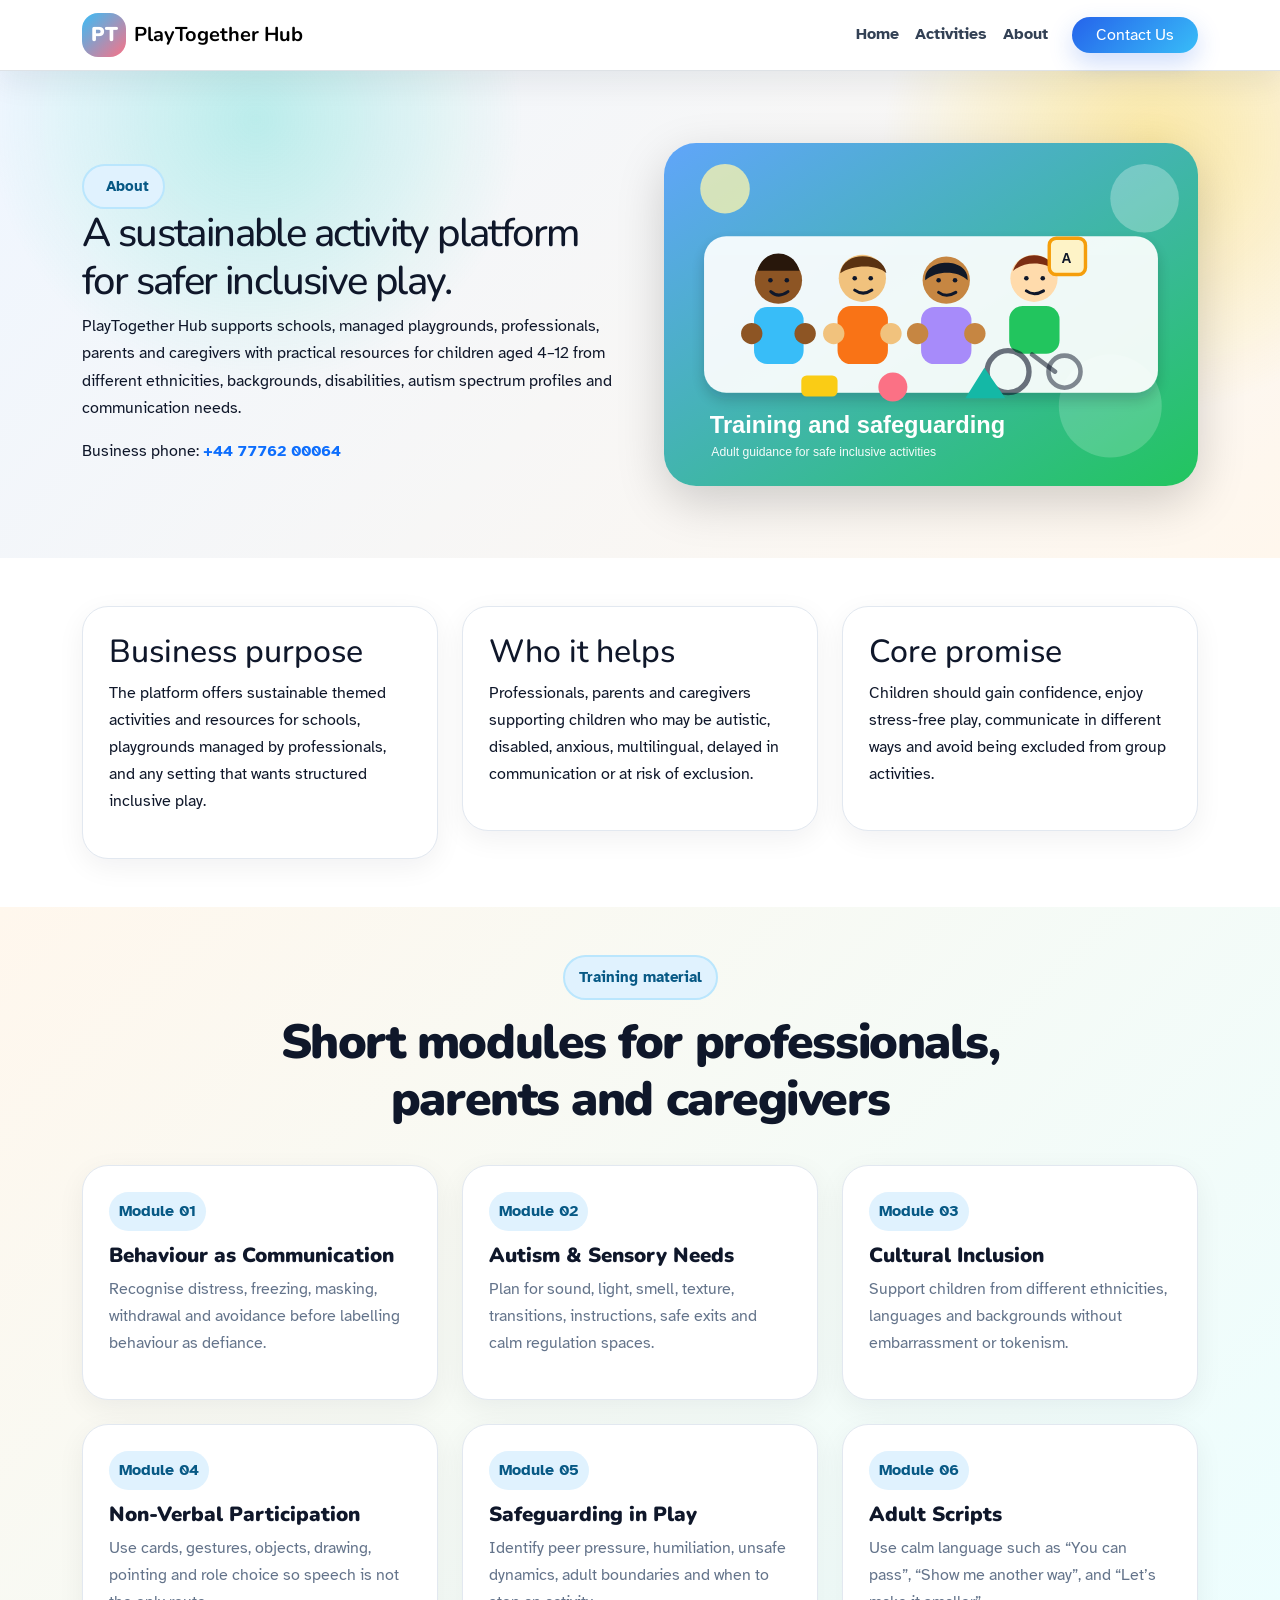
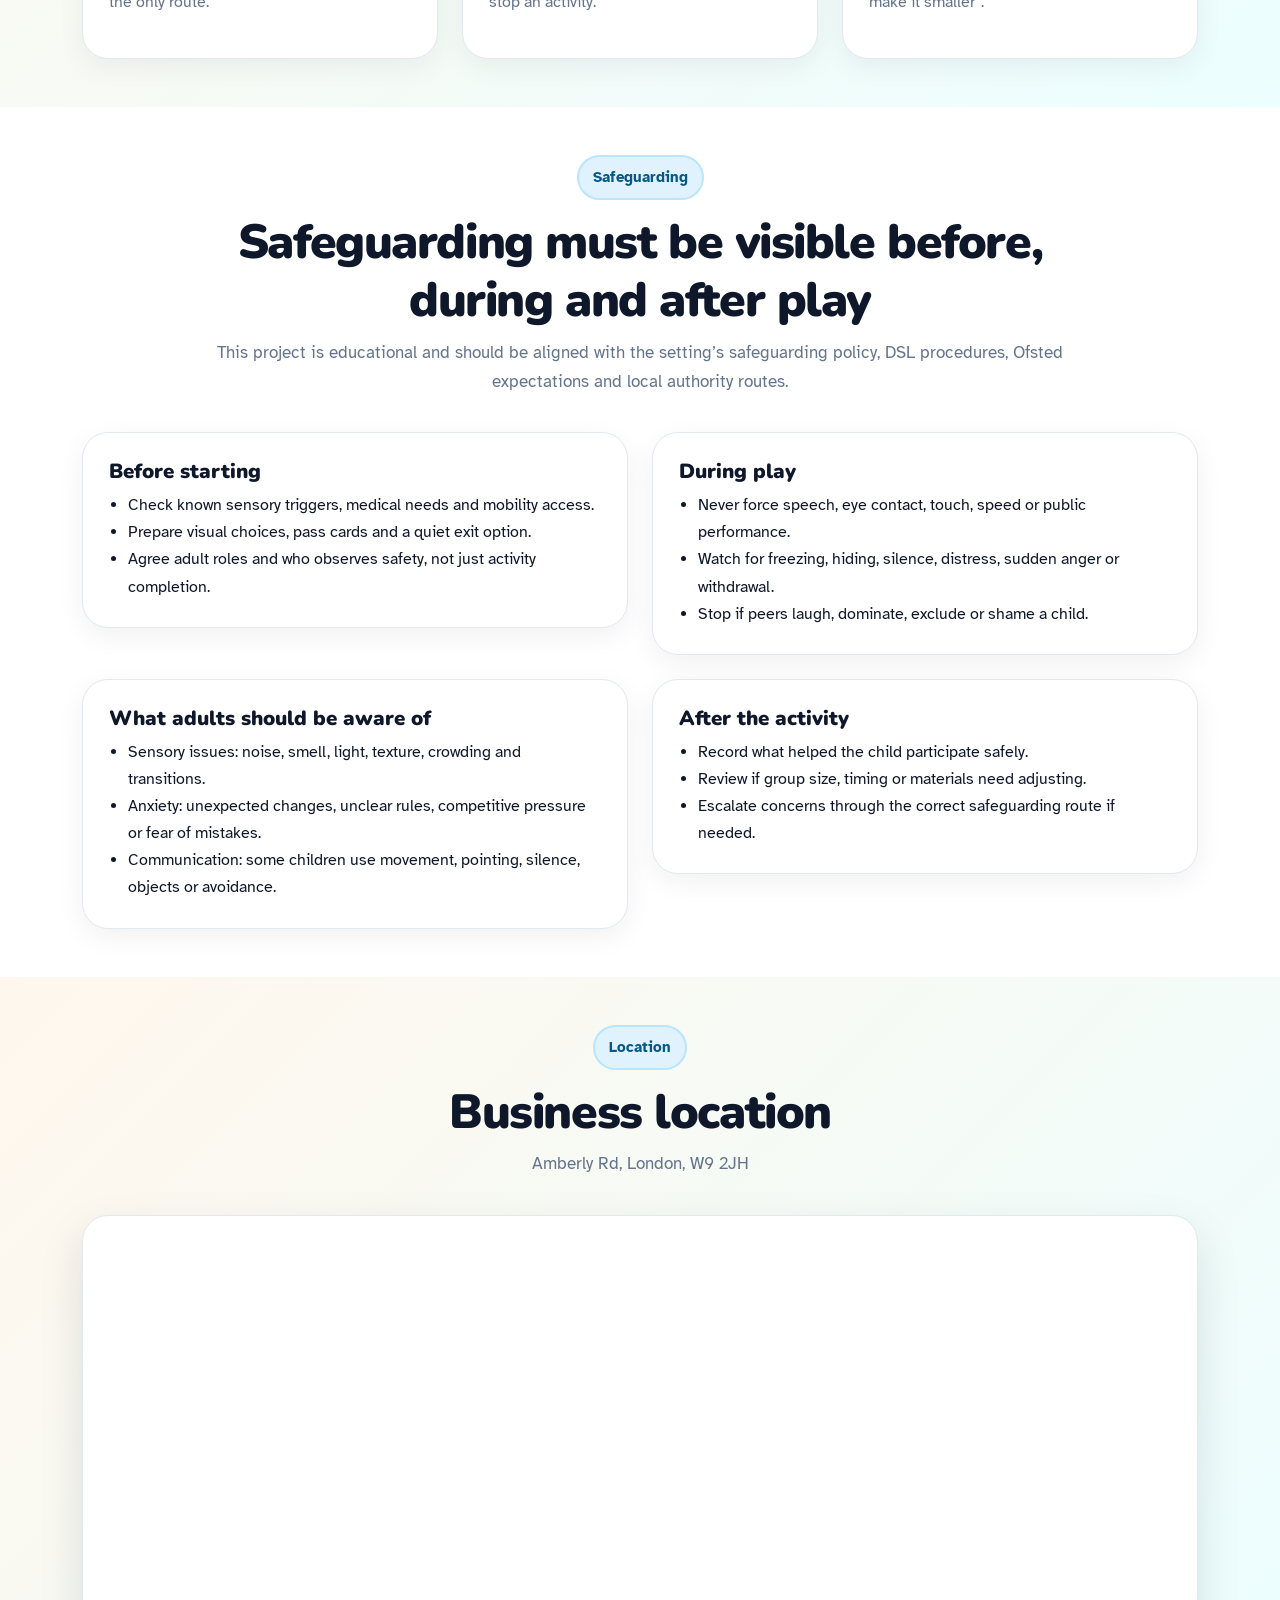
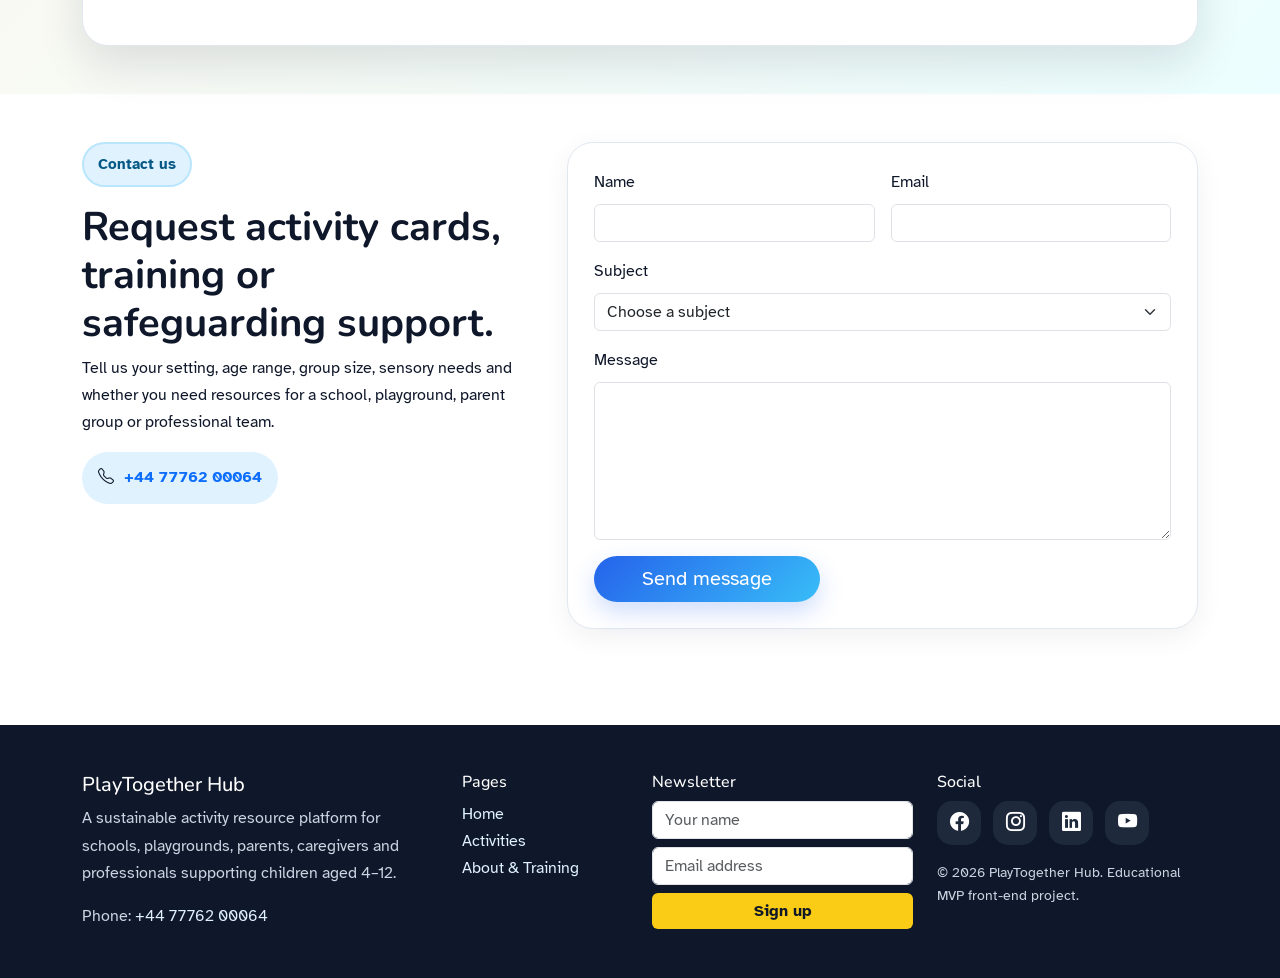
==== about-training.html @ 72929b29 "Update PlayTogether Hub pages and navigation" ====
<!DOCTYPE html>
<html lang="en">
<head>
  <!-- HTML meta: UTF-8 supports normal English text and symbols correctly. -->
  <meta charset="UTF-8">

  <!-- HTML meta: viewport makes the website responsive on mobile, tablet and desktop. -->
  <meta name="viewport" content="width=device-width, initial-scale=1.0">

  <!-- SEO title: appears in the browser tab and search results. -->
  <title>About | PlayTogether Hub</title>

  <!-- SEO description: explains the page purpose to search engines and users. -->
  <meta name="description" content="About PlayTogether Hub, training resources, safeguarding guidance and contact details.">

  <!-- Favicon: local SVG icon stored in assets/icons so the browser tab has a brand icon. -->
  <link rel="icon" type="image/svg+xml" href="assets/icons/favicon.svg">

  <!-- Google Fonts: Nunito gives a friendly child-focused feel; Atkinson Hyperlegible improves readability/accessibility. -->
  <link rel="preconnect" href="https://fonts.googleapis.com">
  <link rel="preconnect" href="https://fonts.gstatic.com" crossorigin>
  <link href="https://fonts.googleapis.com/css2?family=Atkinson+Hyperlegible:wght@400;700&family=Nunito:wght@500;700;800;900&display=swap" rel="stylesheet">

  <!-- Bootstrap CSS v5.3.3: gives responsive grid, navbar, cards, buttons, forms and modal styling. -->
  <link href="https://cdn.jsdelivr.net/npm/bootstrap@5.3.3/dist/css/bootstrap.min.css" rel="stylesheet">

  <!-- Bootstrap Icons: used for social icons, service icons and small visual labels. -->
  <link href="https://cdn.jsdelivr.net/npm/bootstrap-icons@1.11.3/font/bootstrap-icons.css" rel="stylesheet">

  <!-- Custom CSS: local styling that changes colours, fonts, card hover, hero design and accessibility. -->
  <link rel="stylesheet" href="css/style.css">
</head>
<body>
  <!-- Accessibility link: keyboard users can skip repeated navigation and go directly to main content. -->
  <a class="skip-link" href="#main">Skip to main content</a>

  <!-- Bootstrap Navbar:
       navbar = creates navigation component.
       navbar-expand-lg = shows full menu on large screens; collapses on smaller screens.
       sticky-top = keeps navbar visible at the top while scrolling.
       bg-white and border-bottom = clean readable top bar.
  -->
  <nav class="navbar navbar-expand-lg navbar-light bg-white sticky-top border-bottom">
    <div class="container">
      <!-- Brand link: returns user to homepage. -->
      <a class="navbar-brand d-flex align-items-center gap-2 fw-bold" href="index.html" aria-label="PlayTogether Hub homepage">
        <span class="brand-mark">PT</span>
        <span>PlayTogether Hub</span>
      </a>

      <!-- Bootstrap mobile button:
           navbar-toggler = hamburger button.
           data-bs-toggle and data-bs-target connect the button to the menu below.
      -->
      <button class="navbar-toggler" type="button" data-bs-toggle="collapse" data-bs-target="#mainNavbar"
        aria-controls="mainNavbar" aria-expanded="false" aria-label="Open navigation menu">
        <span class="navbar-toggler-icon"></span>
      </button>

      <!-- Bootstrap collapsible menu:
           collapse navbar-collapse = hides/shows menu on mobile.
           id must match data-bs-target above.
      -->
      <div class="collapse navbar-collapse" id="mainNavbar">
        <ul class="navbar-nav ms-auto align-items-lg-center">
          <!-- Three page structure requested by user: Home, Activities, About + Training + Safeguarding. -->
          <li class="nav-item"><a class="nav-link" href="index.html">Home</a></li>
          <li class="nav-item"><a class="nav-link" href="activities.html">Activities</a></li>
          <li class="nav-item"><a class="nav-link" href="about-training.html">About</a></li>

          <!-- CTA button: clear action path to contact section on page 3. -->
          <li class="nav-item ms-lg-3">
            <a class="btn btn-primary rounded-pill px-4" href="about-training.html#contact">Contact Us</a>
          </li>
        </ul>
      </div>
    </div>
  </nav>

  <main id="main">
    <!-- About hero: combines about, safeguarding and training in one page as requested. -->
    <section class="page-hero">
      <div class="container">
        <div class="row align-items-center g-5">
          <div class="col-lg-6">
            <span class="eyebrow"><i class="bi bi-shield-heart"></i> About</span>
            <h1>A sustainable activity platform for safer inclusive play.</h1>
            <p>
              PlayTogether Hub supports schools, managed playgrounds, professionals, parents and caregivers
              with practical resources for children aged 4–12 from different ethnicities, backgrounds,
              disabilities, autism spectrum profiles and communication needs.
            </p>
            <p class="mb-0">
              Business phone: <a href="tel:+447776200064" class="fw-bold">+44 77762 00064</a>
            </p>
          </div>
          <div class="col-lg-6">
            <img src="assets/images/training-safeguarding.svg" class="img-fluid rounded-5 shadow-lg"
              alt="Illustration of adults learning safeguarding and inclusive activity guidance">
          </div>
        </div>
      </div>
    </section>

    <!-- About business section. -->
    <section class="py-5">
      <div class="container">
        <div class="row g-4">
          <div class="col-lg-4">
            <article class="info-card">
              <h2>Business purpose</h2>
              <p>
                The platform offers sustainable themed activities and resources for schools, playgrounds
                managed by professionals, and any setting that wants structured inclusive play.
              </p>
            </article>
          </div>

          <div class="col-lg-4">
            <article class="info-card">
              <h2>Who it helps</h2>
              <p>
                Professionals, parents and caregivers supporting children who may be autistic, disabled,
                anxious, multilingual, delayed in communication or at risk of exclusion.
              </p>
            </article>
          </div>

          <div class="col-lg-4">
            <article class="info-card">
              <h2>Core promise</h2>
              <p>
                Children should gain confidence, enjoy stress-free play, communicate in different ways
                and avoid being excluded from group activities.
              </p>
            </article>
          </div>
        </div>
      </div>
    </section>

    <!-- Training section: professional material overview. -->
    <section class="py-5 bg-happy" id="training">
      <div class="container">
        <div class="section-heading">
          <span class="eyebrow">Training material</span>
          <h2>Short modules for professionals, parents and caregivers</h2>
        </div>

        <div class="row g-4">
          <div class="col-md-6 col-lg-4">
            <article class="module-card">
              <span>Module 01</span>
              <h3>Behaviour as Communication</h3>
              <p>Recognise distress, freezing, masking, withdrawal and avoidance before labelling behaviour as defiance.</p>
            </article>
          </div>

          <div class="col-md-6 col-lg-4">
            <article class="module-card">
              <span>Module 02</span>
              <h3>Autism & Sensory Needs</h3>
              <p>Plan for sound, light, smell, texture, transitions, instructions, safe exits and calm regulation spaces.</p>
            </article>
          </div>

          <div class="col-md-6 col-lg-4">
            <article class="module-card">
              <span>Module 03</span>
              <h3>Cultural Inclusion</h3>
              <p>Support children from different ethnicities, languages and backgrounds without embarrassment or tokenism.</p>
            </article>
          </div>

          <div class="col-md-6 col-lg-4">
            <article class="module-card">
              <span>Module 04</span>
              <h3>Non-Verbal Participation</h3>
              <p>Use cards, gestures, objects, drawing, pointing and role choice so speech is not the only route.</p>
            </article>
          </div>

          <div class="col-md-6 col-lg-4">
            <article class="module-card">
              <span>Module 05</span>
              <h3>Safeguarding in Play</h3>
              <p>Identify peer pressure, humiliation, unsafe dynamics, adult boundaries and when to stop an activity.</p>
            </article>
          </div>

          <div class="col-md-6 col-lg-4">
            <article class="module-card">
              <span>Module 06</span>
              <h3>Adult Scripts</h3>
              <p>Use calm language such as “You can pass”, “Show me another way”, and “Let’s make it smaller”.</p>
            </article>
          </div>
        </div>
      </div>
    </section>

    <!-- Safeguarding section: key requirement from user. -->
    <section class="py-5" id="safeguarding">
      <div class="container">
        <div class="section-heading">
          <span class="eyebrow">Safeguarding</span>
          <h2>Safeguarding must be visible before, during and after play</h2>
          <p>
            This project is educational and should be aligned with the setting’s safeguarding policy,
            DSL procedures, Ofsted expectations and local authority routes.
          </p>
        </div>

        <div class="row g-4">
          <div class="col-md-6">
            <article class="safety-card">
              <h3>Before starting</h3>
              <ul>
                <li>Check known sensory triggers, medical needs and mobility access.</li>
                <li>Prepare visual choices, pass cards and a quiet exit option.</li>
                <li>Agree adult roles and who observes safety, not just activity completion.</li>
              </ul>
            </article>
          </div>

          <div class="col-md-6">
            <article class="safety-card">
              <h3>During play</h3>
              <ul>
                <li>Never force speech, eye contact, touch, speed or public performance.</li>
                <li>Watch for freezing, hiding, silence, distress, sudden anger or withdrawal.</li>
                <li>Stop if peers laugh, dominate, exclude or shame a child.</li>
              </ul>
            </article>
          </div>

          <div class="col-md-6">
            <article class="safety-card">
              <h3>What adults should be aware of</h3>
              <ul>
                <li>Sensory issues: noise, smell, light, texture, crowding and transitions.</li>
                <li>Anxiety: unexpected changes, unclear rules, competitive pressure or fear of mistakes.</li>
                <li>Communication: some children use movement, pointing, silence, objects or avoidance.</li>
              </ul>
            </article>
          </div>

          <div class="col-md-6">
            <article class="safety-card">
              <h3>After the activity</h3>
              <ul>
                <li>Record what helped the child participate safely.</li>
                <li>Review if group size, timing or materials need adjusting.</li>
                <li>Escalate concerns through the correct safeguarding route if needed.</li>
              </ul>
            </article>
          </div>
        </div>
      </div>
    </section>

    <!-- Location section with Google Map embed requested by user. -->
    <section class="py-5 bg-happy" id="location">
      <div class="container">
        <div class="section-heading">
          <span class="eyebrow">Location</span>
          <h2>Business location</h2>
          <p>Amberly Rd, London, W9 2JH</p>
        </div>

        <!-- Google Map iframe:
             Uses Google Maps embed with the requested business location.
             loading="lazy" improves performance.
        -->
        <div class="map-card">
          <iframe
            title="Google Map showing Amberly Road London W9 2JH"
            src="https://www.google.com/maps?q=Amberly%20Rd%2C%20London%2C%20W9%202JH&output=embed"
            width="100%"
            height="420"
            style="border:0;"
            allowfullscreen=""
            loading="lazy"
            referrerpolicy="no-referrer-when-downgrade">
          </iframe>
        </div>
      </div>
    </section>

    <!-- Contact form: required acceptance criteria. -->
    <section class="py-5" id="contact">
      <div class="container">
        <div class="row g-5 align-items-start">
          <div class="col-lg-5">
            <span class="eyebrow">Contact us</span>
            <h2 class="display-6 fw-bold mt-3">Request activity cards, training or safeguarding support.</h2>
            <p>
              Tell us your setting, age range, group size, sensory needs and whether you need resources
              for a school, playground, parent group or professional team.
            </p>
            <p class="contact-phone">
              <i class="bi bi-telephone"></i>
              <a href="tel:+447776200064">+44 77762 00064</a>
            </p>
          </div>

          <div class="col-lg-7">
            <!-- Bootstrap form:
                 form-control/form-select classes style inputs consistently.
                 novalidate allows our JS + Bootstrap validation styles to control messages.
            -->
            <form class="contact-card" id="contactForm" novalidate>
              <div class="row g-3">
                <div class="col-md-6">
                  <label class="form-label" for="name">Name</label>
                  <input class="form-control" id="name" name="name" type="text" required>
                  <div class="invalid-feedback">Please enter your name.</div>
                </div>

                <div class="col-md-6">
                  <label class="form-label" for="email">Email</label>
                  <input class="form-control" id="email" name="email" type="email" required>
                  <div class="invalid-feedback">Please enter a valid email.</div>
                </div>

                <div class="col-12">
                  <label class="form-label" for="subject">Subject</label>
                  <select class="form-select" id="subject" name="subject" required>
                    <option value="">Choose a subject</option>
                    <option>Activity cards</option>
                    <option>Professional training</option>
                    <option>Safeguarding toolkit</option>
                    <option>School or playground implementation</option>
                  </select>
                  <div class="invalid-feedback">Please choose a subject.</div>
                </div>

                <div class="col-12">
                  <label class="form-label" for="message">Message</label>
                  <textarea class="form-control" id="message" name="message" rows="6" required></textarea>
                  <div class="invalid-feedback">Please write a short message.</div>
                </div>

                <div class="col-12">
                  <button class="btn btn-primary btn-lg rounded-pill px-5" type="submit">Send message</button>
                </div>
              </div>

              <!-- JS removes d-none after successful validation. -->
              <div class="alert alert-success mt-4 d-none" id="contactSuccess">
                Thank you. Your message has been prepared successfully.
              </div>
            </form>
          </div>
        </div>
      </div>
    </section>
  </main>

  <!-- Footer: repeated across all three pages for trust, social links and newsletter. -->
  <footer class="site-footer mt-5">
    <div class="container py-5">
      <div class="row g-4">
        <!-- Business summary block. -->
        <div class="col-lg-4">
          <h2 class="h5 text-white">PlayTogether Hub</h2>
          <p class="footer-text">
            A sustainable activity resource platform for schools, playgrounds, parents,
            caregivers and professionals supporting children aged 4–12.
          </p>
          <p class="footer-text mb-0">
            Phone: <a href="tel:+447776200064">+44 77762 00064</a>
          </p>
        </div>

        <!-- Quick page links: only three pages as requested. -->
        <div class="col-lg-2 col-md-4">
          <h3 class="h6 text-white">Pages</h3>
          <ul class="footer-links">
            <li><a href="index.html">Home</a></li>
            <li><a href="activities.html">Activities</a></li>
            <li><a href="about-training.html">About & Training</a></li>
          </ul>
        </div>

        <!-- Newsletter form: a could-have feature from the acceptance criteria. -->
        <div class="col-lg-3 col-md-4">
          <h3 class="h6 text-white">Newsletter</h3>
          <form id="newsletterForm" class="newsletter-form">
            <!-- form-control is Bootstrap styling for readable inputs. -->
            <input class="form-control mb-2" type="text" placeholder="Your name" aria-label="Your name" required>
            <input class="form-control mb-2" type="email" placeholder="Email address" aria-label="Email address" required>
            <button class="btn btn-sunshine w-100" type="submit">Sign up</button>
            <p id="newsletterMsg" class="small mt-2 mb-0 d-none">Thank you — you are signed up.</p>
          </form>
        </div>

        <!-- Social media links: target blank opens in a new tab as required. -->
        <div class="col-lg-3 col-md-4">
          <h3 class="h6 text-white">Social</h3>
          <div class="social-icons">
            <a href="https://www.facebook.com" target="_blank" rel="noopener" aria-label="Facebook"><i class="bi bi-facebook"></i></a>
            <a href="https://www.instagram.com" target="_blank" rel="noopener" aria-label="Instagram"><i class="bi bi-instagram"></i></a>
            <a href="https://www.linkedin.com" target="_blank" rel="noopener" aria-label="LinkedIn"><i class="bi bi-linkedin"></i></a>
            <a href="https://www.youtube.com" target="_blank" rel="noopener" aria-label="YouTube"><i class="bi bi-youtube"></i></a>
          </div>
          <p class="footer-text small mt-3">© 2026 PlayTogether Hub. Educational MVP front-end project.</p>
        </div>
      </div>
    </div>
  </footer>

  <!-- Bootstrap JS Bundle:
       Required for navbar hamburger and modal popups.
       Bundle includes Popper, so no extra Popper script is needed.
  -->
  <script src="https://cdn.jsdelivr.net/npm/bootstrap@5.3.3/dist/js/bootstrap.bundle.min.js"></script>

  <!-- Custom JavaScript: renders activity cards, modals, filters and form messages. -->
  <script src="js/main.js"></script>
</body>
</html>
---- css/style.css ----
/* =========================================================
   PlayTogether Hub - style.css
   Purpose:
   This file improves Bootstrap's default design with a happier,
   child-friendly palette, readable fonts, card animation and
   accessibility styling.
   ========================================================= */

/* CSS variables: central colour and spacing system for easier maintenance. */
:root{
  --sky:#38bdf8;
  --blue:#2563eb;
  --blue-dark:#1e40af;
  --pink:#fb7185;
  --sun:#facc15;
  --orange:#fb923c;
  --green:#22c55e;
  --mint:#2dd4bf;
  --purple:#a78bfa;
  --ink:#0f172a;
  --muted:#64748b;
  --soft:#fff7ed;
  --soft-blue:#eff6ff;
  --white:#ffffff;
  --radius:26px;
  --shadow:0 18px 45px rgba(15,23,42,.12);
}

/* Global reset: border-box makes spacing easier to control. */
*{
  box-sizing:border-box;
}

/* Body typography:
   Atkinson Hyperlegible is used for paragraphs for readability.
   Background uses a soft bright tone to feel warm and child-friendly.
*/
body{
  margin:0;
  font-family:"Atkinson Hyperlegible", Arial, sans-serif;
  color:var(--ink);
  line-height:1.7;
  background:#ffffff;
}

/* Headings:
   Nunito is rounded, friendly and suitable for a child-focused website.
*/
h1,h2,h3,h4,h5,h6,.navbar-brand{
  font-family:"Nunito", Arial, sans-serif;
}

/* Image rule: prevents images overflowing their containers. */
img{
  max-width:100%;
}

/* Link rule: removes underlines but hover states are added later. */
a{
  text-decoration:none;
}

/* Accessibility skip link:
   Hidden by default but appears when focused by keyboard users.
*/
.skip-link{
  position:absolute;
  top:-48px;
  left:12px;
  z-index:9999;
  background:var(--ink);
  color:#fff;
  padding:10px 14px;
  border-radius:12px;
}
.skip-link:focus{
  top:12px;
}

/* Brand mark:
   Small colourful PT square in the navbar.
*/
.brand-mark{
  width:44px;
  height:44px;
  display:inline-grid;
  place-items:center;
  color:#fff;
  border-radius:16px;
  background:linear-gradient(135deg,var(--sky),var(--pink));
  font-weight:900;
}

/* Navbar:
   Bootstrap provides layout; this adds custom shadow and readable spacing.
*/
.navbar{
  box-shadow:0 12px 30px rgba(15,23,42,.07);
}

/* Navbar links:
   Improves readability and hover feedback.
*/
.nav-link{
  font-weight:800;
  color:#334155;
}
.nav-link:hover,
.nav-link:focus{
  color:var(--blue);
}

/* Bootstrap button override:
   Keeps btn-primary but makes it match the happy palette.
*/
.btn-primary{
  background:linear-gradient(135deg,var(--blue),var(--sky));
  border:0;
  box-shadow:0 10px 24px rgba(37,99,235,.22);
}
.btn-primary:hover{
  background:linear-gradient(135deg,var(--blue-dark),var(--blue));
}

/* Sunshine button used in footer newsletter. */
.btn-sunshine{
  background:var(--sun);
  color:#111827;
  border:0;
  font-weight:900;
}
.btn-sunshine:hover{
  background:#fde047;
}

/* Hero section:
   Soft radial gradients create a playful SaaS-style background.
*/
.hero-section{
  padding:86px 0;
  background:
    radial-gradient(circle at 10% 15%, rgba(250,204,21,.45), transparent 24%),
    radial-gradient(circle at 80% 10%, rgba(251,113,133,.28), transparent 22%),
    linear-gradient(180deg,#ffffff 0%,#eff6ff 100%);
}

/* Page hero for internal pages. */
.page-hero{
  padding:72px 0;
  background:
    radial-gradient(circle at 20% 10%, rgba(45,212,191,.28), transparent 24%),
    radial-gradient(circle at 90% 15%, rgba(250,204,21,.35), transparent 22%),
    linear-gradient(135deg,#eff6ff,#fff7ed);
}

/* Large headings: tight letter spacing gives modern SaaS look. */
.hero-section h1,
.page-hero h1{
  letter-spacing:-.04em;
}

/* Eyebrow label:
   Used above headings to quickly explain the section.
*/
.eyebrow{
  display:inline-flex;
  align-items:center;
  gap:8px;
  color:#075985;
  background:#e0f2fe;
  border:2px solid #bae6fd;
  padding:8px 14px;
  border-radius:999px;
  font-weight:900;
  font-size:.92rem;
}

/* Trust row under hero CTA buttons. */
.trust-row{
  display:flex;
  flex-wrap:wrap;
  gap:12px;
}
.trust-row span{
  display:inline-flex;
  gap:8px;
  align-items:center;
  background:#fff;
  padding:9px 13px;
  border-radius:999px;
  box-shadow:0 8px 22px rgba(15,23,42,.07);
  font-weight:800;
}

/* Happy background for alternating sections. */
.bg-happy{
  background:linear-gradient(135deg,#fff7ed,#ecfeff);
}

/* Reusable centred section title. */
.section-heading{
  max-width:850px;
  margin:0 auto 36px;
  text-align:center;
}
.section-heading h2{
  margin-top:14px;
  font-weight:900;
  font-size:clamp(2rem,4vw,3rem);
  letter-spacing:-.03em;
}
.section-heading p{
  color:var(--muted);
  font-size:1.08rem;
}

/* Shared card styling:
   Used by facts, features, modules, safety and contact cards.
*/
.fact-card,
.feature-card,
.testimonial-card,
.service-card,
.module-card,
.safety-card,
.info-card,
.contact-card,
.filter-panel{
  background:#fff;
  border:1px solid #e2e8f0;
  border-radius:var(--radius);
  padding:26px;
  box-shadow:0 8px 28px rgba(15,23,42,.06);
}

/* Fact numbers on homepage. */
.fact-card strong{
  display:block;
  font-family:"Nunito", Arial, sans-serif;
  font-size:2rem;
  color:var(--blue);
}
.fact-card span{
  font-weight:800;
  color:#475569;
}

/* Feature and module icons/cards. */
.feature-card,
.module-card,
.service-card,
.activity-card{
  height:100%;
  transition:transform .28s ease, box-shadow .28s ease, border-color .28s ease;
}

/* Hover movement:
   transform: translateY(-8px) moves cards upward.
   This helps the user understand the cards are interactive/clickable.
*/
.feature-card:hover,
.module-card:hover,
.service-card:hover,
.activity-card:hover{
  transform:translateY(-8px);
  box-shadow:var(--shadow);
  border-color:#bae6fd;
}

/* Feature icons. */
.feature-card i{
  width:58px;
  height:58px;
  display:grid;
  place-items:center;
  border-radius:20px;
  background:linear-gradient(135deg,#dbeafe,#cffafe);
  color:var(--blue);
  font-size:1.7rem;
  margin-bottom:18px;
}
.feature-card h3,
.service-card h3,
.module-card h3,
.safety-card h3{
  font-weight:900;
  font-size:1.28rem;
}
.feature-card p,
.service-card p,
.module-card p{
  color:var(--muted);
}

/* Service cards on activities page. */
.service-card{
  overflow:hidden;
}
.service-card img{
  width:100%;
  height:185px;
  object-fit:cover;
  border-radius:22px;
  margin-bottom:18px;
}
.service-card a{
  font-weight:900;
  color:var(--blue);
}

/* Activity cards generated by JavaScript. */
.activity-card{
  background:#fff;
  border:1px solid #e2e8f0;
  border-radius:var(--radius);
  overflow:hidden;
}
.activity-card img{
  width:100%;
  height:235px;
  object-fit:cover;
  background:#dbeafe;
}
.activity-card .card-body{
  padding:24px;
}

/* Activity meta pills: age, time and group size. */
.activity-meta{
  display:flex;
  flex-wrap:wrap;
  gap:8px;
  margin:16px 0;
}
.activity-meta span{
  background:#f8fafc;
  color:#334155;
  border:1px solid #e2e8f0;
  border-radius:999px;
  padding:6px 10px;
  font-size:.88rem;
  font-weight:800;
}

/* Testimonials with initials avatars. */
.testimonial-card{
  height:100%;
}
.avatar{
  width:58px;
  height:58px;
  border-radius:20px;
  display:grid;
  place-items:center;
  color:#fff;
  font-weight:900;
  margin-bottom:18px;
}
.avatar-one{background:var(--blue);}
.avatar-two{background:var(--pink);}
.avatar-three{background:var(--green);}
.testimonial-card h3{
  font-size:1.05rem;
  font-weight:900;
  margin-bottom:0;
}
.testimonial-card span{
  color:var(--muted);
}

/* CTA panel at bottom of homepage. */
.cta-panel{
  display:flex;
  justify-content:space-between;
  align-items:center;
  gap:24px;
  color:#fff;
  padding:38px;
  border-radius:34px;
  background:linear-gradient(135deg,var(--blue),var(--pink));
  box-shadow:var(--shadow);
}
.cta-panel p{
  margin-bottom:0;
  color:#eff6ff;
}

/* Module card small label. */
.module-card span{
  display:inline-block;
  color:#075985;
  background:#e0f2fe;
  padding:6px 10px;
  border-radius:999px;
  font-weight:900;
  margin-bottom:12px;
}

/* Safety card lists. */
.safety-card ul{
  margin-bottom:0;
  padding-left:1.2rem;
}

/* Contact phone visual styling. */
.contact-phone{
  display:inline-flex;
  align-items:center;
  gap:10px;
  background:#e0f2fe;
  padding:12px 16px;
  border-radius:999px;
  font-weight:900;
}

/* Google map card:
   border radius and overflow hidden make the iframe match the site style.
*/
.map-card{
  overflow:hidden;
  border-radius:var(--radius);
  border:1px solid #e2e8f0;
  box-shadow:var(--shadow);
  background:#fff;
}

/* Bootstrap modal content custom styling. */
.modal-content{
  border:0;
  box-shadow:var(--shadow);
}
.modal-body h3{
  margin-top:1.4rem;
  font-size:1.15rem;
  font-weight:900;
}

/* Footer styling. */
.site-footer{
  background:#0f172a;
}
.footer-text{
  color:#cbd5e1;
}
.site-footer a{
  color:#e0f2fe;
}
.footer-links{
  list-style:none;
  padding:0;
  margin:0;
}
.footer-links a:hover{
  color:#fff;
}
.social-icons{
  display:flex;
  gap:12px;
}
.social-icons a{
  width:44px;
  height:44px;
  display:grid;
  place-items:center;
  background:#1e293b;
  color:#fff;
  border-radius:15px;
  font-size:1.2rem;
}
.social-icons a:hover{
  background:var(--blue);
}

/* Responsive adjustments. */
@media (max-width: 991px){
  .hero-section,
  .page-hero{
    padding:58px 0;
  }
  .cta-panel{
    flex-direction:column;
    align-items:flex-start;
  }
}

@media (max-width: 576px){
  .display-4{
    font-size:2.35rem;
  }
  .activity-card img,
  .service-card img{
    height:195px;
  }
}
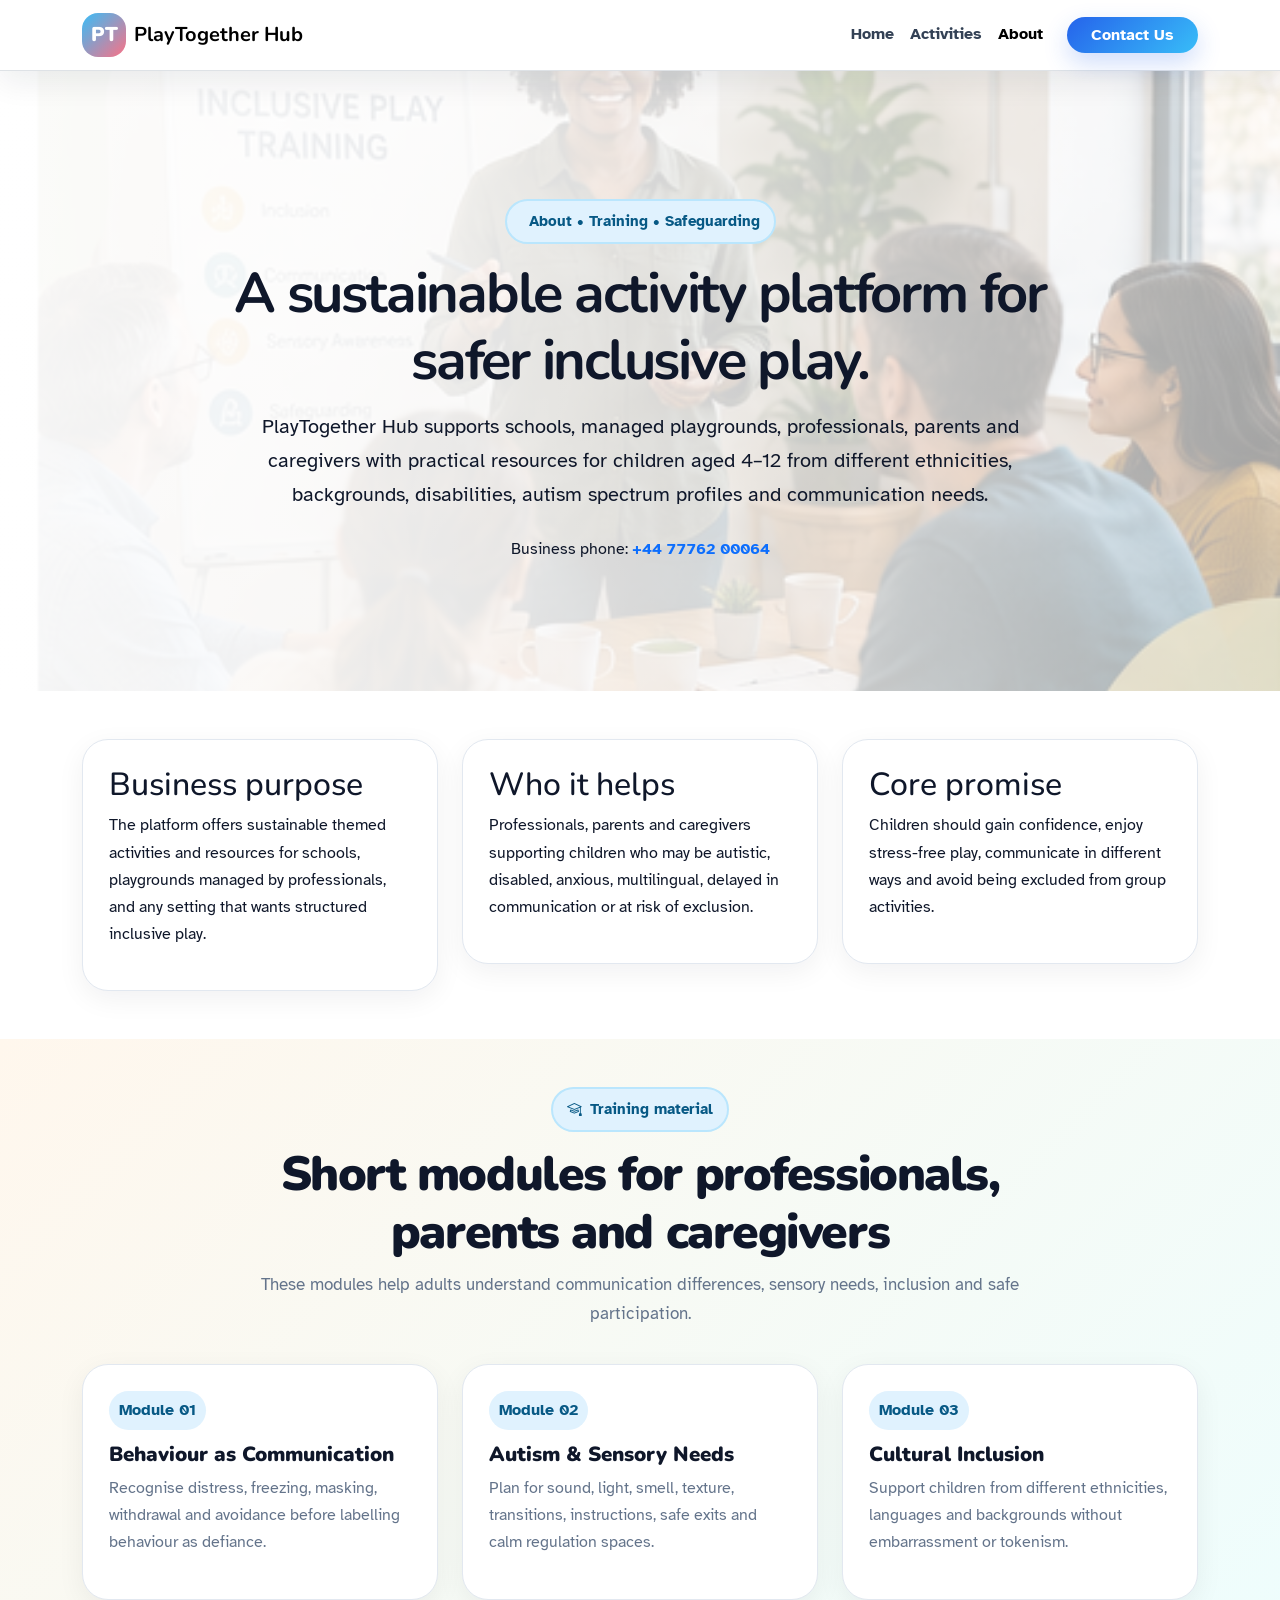
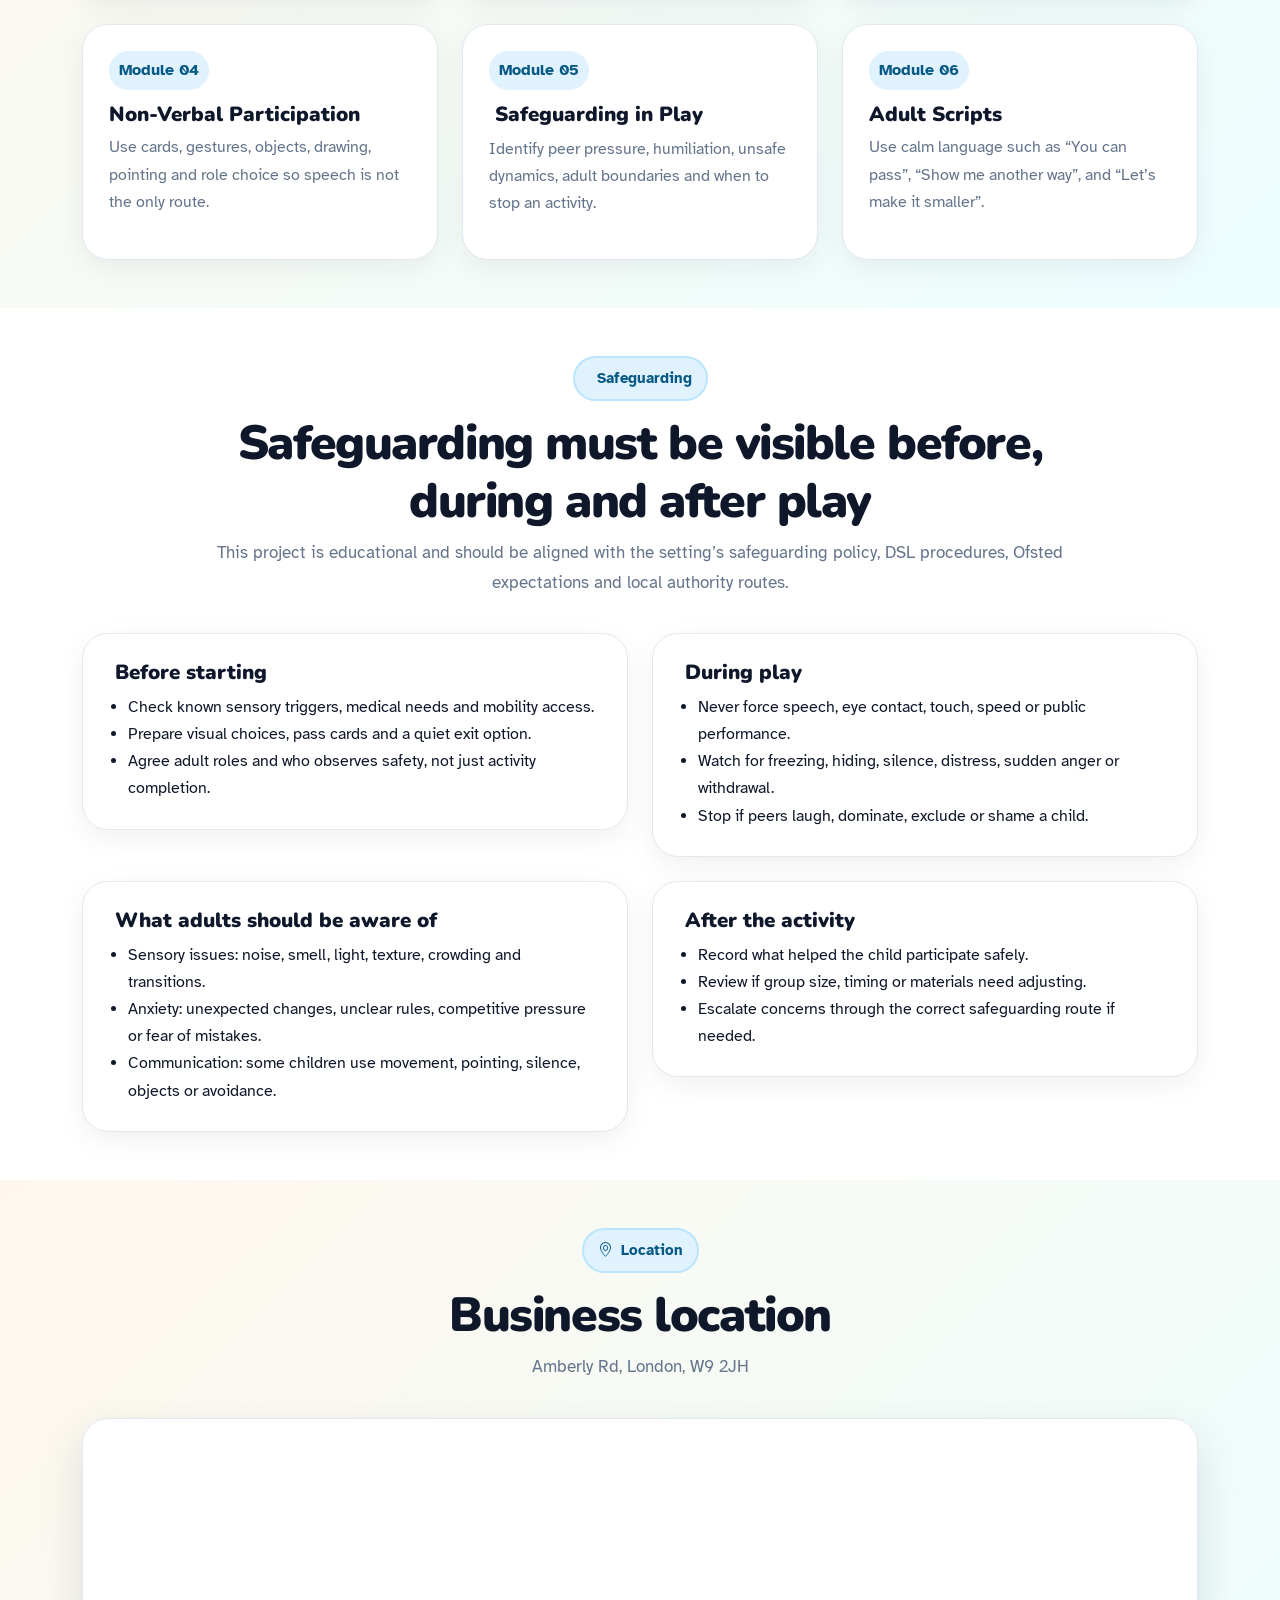
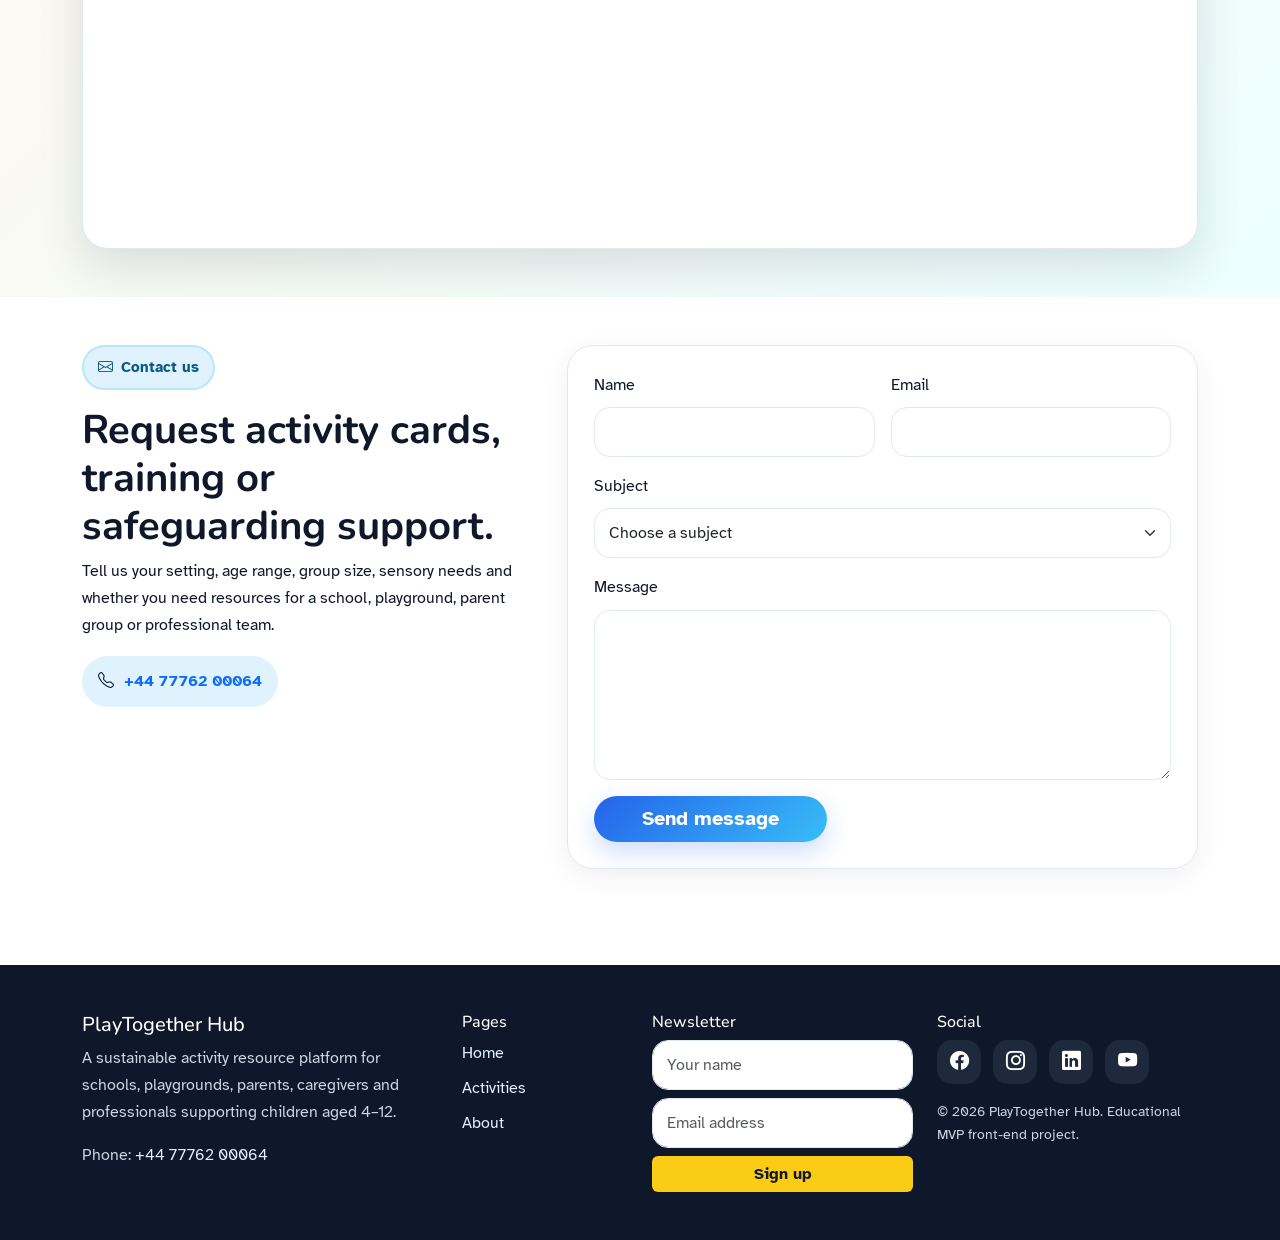
==== commit e50a9415: "preloading optimised updates" ====
--- a/about-training.html
+++ b/about-training.html
@@ -1,111 +1,167 @@
 <!DOCTYPE html>
 <html lang="en">
 <head>
-  <!-- HTML meta: UTF-8 supports normal English text and symbols correctly. -->
+  <!-- =========================================================
+       FILE: about.html
+       PAGE: About, Training, Safeguarding and Contact page
+
+       PROJECT PURPOSE:
+       This page explains:
+       - What PlayTogether Hub is
+       - Who the platform helps
+       - Training modules
+       - Safeguarding guidance
+       - Location
+       - Contact form
+
+       EDUCATIONAL PURPOSE:
+       This file demonstrates:
+       - Semantic HTML
+       - Bootstrap responsive layout
+       - Bootstrap navbar
+       - Bootstrap form styling
+       - Bootstrap Icons
+       - CSS override structure
+       - Contact form JavaScript hook
+
+       SPECIAL MARKS:
+       [BOOTSTRAP]    = Bootstrap class/component
+       [CSS OVERRIDE] = Styled in css/style.css
+       [SAFEGUARDING] = Uses <i class="bi bi-shield-heart"></i>
+       [JS HOOK]      = Used by js/main.js
+       ========================================================= -->
+
   <meta charset="UTF-8">
 
-  <!-- HTML meta: viewport makes the website responsive on mobile, tablet and desktop. -->
+  <!-- [BOOTSTRAP] Enables responsive layout on mobile/tablet/desktop. -->
   <meta name="viewport" content="width=device-width, initial-scale=1.0">
 
-  <!-- SEO title: appears in the browser tab and search results. -->
   <title>About | PlayTogether Hub</title>
 
-  <!-- SEO description: explains the page purpose to search engines and users. -->
   <meta name="description" content="About PlayTogether Hub, training resources, safeguarding guidance and contact details.">
 
-  <!-- Favicon: local SVG icon stored in assets/icons so the browser tab has a brand icon. -->
   <link rel="icon" type="image/svg+xml" href="assets/icons/favicon.svg">
 
-  <!-- Google Fonts: Nunito gives a friendly child-focused feel; Atkinson Hyperlegible improves readability/accessibility. -->
+  <!-- Google Fonts: friendly heading font + accessible body font. -->
   <link rel="preconnect" href="https://fonts.googleapis.com">
   <link rel="preconnect" href="https://fonts.gstatic.com" crossorigin>
   <link href="https://fonts.googleapis.com/css2?family=Atkinson+Hyperlegible:wght@400;700&family=Nunito:wght@500;700;800;900&display=swap" rel="stylesheet">
 
-  <!-- Bootstrap CSS v5.3.3: gives responsive grid, navbar, cards, buttons, forms and modal styling. -->
+  <!-- [BOOTSTRAP] Main framework CSS. -->
   <link href="https://cdn.jsdelivr.net/npm/bootstrap@5.3.3/dist/css/bootstrap.min.css" rel="stylesheet">
 
-  <!-- Bootstrap Icons: used for social icons, service icons and small visual labels. -->
+  <!-- [BOOTSTRAP] Icon library, including shield-heart. -->
   <link href="https://cdn.jsdelivr.net/npm/bootstrap-icons@1.11.3/font/bootstrap-icons.css" rel="stylesheet">
 
-  <!-- Custom CSS: local styling that changes colours, fonts, card hover, hero design and accessibility. -->
+  <!-- [CSS OVERRIDE] Custom project design. -->
   <link rel="stylesheet" href="css/style.css">
 </head>
+
 <body>
-  <!-- Accessibility link: keyboard users can skip repeated navigation and go directly to main content. -->
+
+  <!-- Accessibility skip link. -->
   <a class="skip-link" href="#main">Skip to main content</a>
 
-  <!-- Bootstrap Navbar:
-       navbar = creates navigation component.
-       navbar-expand-lg = shows full menu on large screens; collapses on smaller screens.
-       sticky-top = keeps navbar visible at the top while scrolling.
-       bg-white and border-bottom = clean readable top bar.
-  -->
+  <!-- =========================================================
+       NAVBAR
+       [BOOTSTRAP] Responsive navbar.
+       [CSS OVERRIDE] .brand-mark, .navbar, .nav-link, .btn-primary.
+       ========================================================= -->
   <nav class="navbar navbar-expand-lg navbar-light bg-white sticky-top border-bottom">
     <div class="container">
-      <!-- Brand link: returns user to homepage. -->
+
       <a class="navbar-brand d-flex align-items-center gap-2 fw-bold" href="index.html" aria-label="PlayTogether Hub homepage">
         <span class="brand-mark">PT</span>
         <span>PlayTogether Hub</span>
       </a>
 
-      <!-- Bootstrap mobile button:
-           navbar-toggler = hamburger button.
-           data-bs-toggle and data-bs-target connect the button to the menu below.
-      -->
-      <button class="navbar-toggler" type="button" data-bs-toggle="collapse" data-bs-target="#mainNavbar"
-        aria-controls="mainNavbar" aria-expanded="false" aria-label="Open navigation menu">
+      <button class="navbar-toggler"
+              type="button"
+              data-bs-toggle="collapse"
+              data-bs-target="#mainNavbar"
+              aria-controls="mainNavbar"
+              aria-expanded="false"
+              aria-label="Open navigation menu">
         <span class="navbar-toggler-icon"></span>
       </button>
 
-      <!-- Bootstrap collapsible menu:
-           collapse navbar-collapse = hides/shows menu on mobile.
-           id must match data-bs-target above.
-      -->
       <div class="collapse navbar-collapse" id="mainNavbar">
         <ul class="navbar-nav ms-auto align-items-lg-center">
-          <!-- Three page structure requested by user: Home, Activities, About + Training + Safeguarding. -->
-          <li class="nav-item"><a class="nav-link" href="index.html">Home</a></li>
-          <li class="nav-item"><a class="nav-link" href="activities.html">Activities</a></li>
-          <li class="nav-item"><a class="nav-link" href="about-training.html">About</a></li>
-
-          <!-- CTA button: clear action path to contact section on page 3. -->
+
+          <li class="nav-item">
+            <a class="nav-link" href="index.html">Home</a>
+          </li>
+
+          <li class="nav-item">
+            <a class="nav-link" href="activities.html">Activities</a>
+          </li>
+
+          <li class="nav-item">
+            <a class="nav-link active" href="about.html" aria-current="page">About</a>
+          </li>
+
           <li class="nav-item ms-lg-3">
-            <a class="btn btn-primary rounded-pill px-4" href="about-training.html#contact">Contact Us</a>
+            <a class="btn btn-primary rounded-pill px-4" href="#contact">Contact Us</a>
           </li>
+
         </ul>
       </div>
     </div>
   </nav>
 
   <main id="main">
-    <!-- About hero: combines about, safeguarding and training in one page as requested. -->
-    <section class="page-hero">
-      <div class="container">
-        <div class="row align-items-center g-5">
-          <div class="col-lg-6">
-            <span class="eyebrow"><i class="bi bi-shield-heart"></i> About</span>
-            <h1>A sustainable activity platform for safer inclusive play.</h1>
-            <p>
-              PlayTogether Hub supports schools, managed playgrounds, professionals, parents and caregivers
-              with practical resources for children aged 4–12 from different ethnicities, backgrounds,
-              disabilities, autism spectrum profiles and communication needs.
-            </p>
-            <p class="mb-0">
-              Business phone: <a href="tel:+447776200064" class="fw-bold">+44 77762 00064</a>
-            </p>
-          </div>
-          <div class="col-lg-6">
-            <img src="assets/images/training-safeguarding.svg" class="img-fluid rounded-5 shadow-lg"
-              alt="Illustration of adults learning safeguarding and inclusive activity guidance">
+
+    <!-- =========================================================
+         HERO SECTION
+         [BOOTSTRAP] container, row, col-lg-9, text-center.
+         [CSS OVERRIDE] .page-hero, .hero-about-bg, .hero-overlay.
+         [SAFEGUARDING] Uses shield-heart icon.
+         Effect:
+         Introduces the page as About + Training + Safeguarding.
+         ========================================================= -->
+    <section class="page-hero hero-about-bg">
+      <div class="hero-overlay">
+        <div class="container">
+          <div class="row justify-content-center text-center">
+            <div class="col-lg-9">
+
+              <span class="eyebrow">
+                <i class="bi bi-shield-heart"></i>
+                About • Training • Safeguarding
+              </span>
+
+              <h1 class="display-4 fw-bold mt-3">
+                A sustainable activity platform for safer inclusive play.
+              </h1>
+
+              <p class="lead mt-3">
+                PlayTogether Hub supports schools, managed playgrounds, professionals, parents and caregivers
+                with practical resources for children aged 4–12 from different ethnicities, backgrounds,
+                disabilities, autism spectrum profiles and communication needs.
+              </p>
+
+              <p class="mb-0 mt-4">
+                Business phone:
+                <a href="tel:+447776200064" class="fw-bold">+44 77762 00064</a>
+              </p>
+
+            </div>
           </div>
         </div>
       </div>
     </section>
 
-    <!-- About business section. -->
+    <!-- =========================================================
+         ABOUT BUSINESS CARDS
+         [BOOTSTRAP] row, g-4, col-lg-4.
+         [CSS OVERRIDE] .info-card.
+         Effect:
+         Explains purpose, target users and core promise.
+         ========================================================= -->
     <section class="py-5">
       <div class="container">
         <div class="row g-4">
+
           <div class="col-lg-4">
             <article class="info-card">
               <h2>Business purpose</h2>
@@ -135,19 +191,38 @@
               </p>
             </article>
           </div>
+
         </div>
       </div>
     </section>
 
-    <!-- Training section: professional material overview. -->
+    <!-- =========================================================
+         TRAINING SECTION
+         [BOOTSTRAP] responsive grid.
+         [CSS OVERRIDE] .module-card.
+         [SAFEGUARDING] Module 05 uses shield-heart icon.
+         Effect:
+         Shows professional learning modules.
+         ========================================================= -->
     <section class="py-5 bg-happy" id="training">
       <div class="container">
+
         <div class="section-heading">
-          <span class="eyebrow">Training material</span>
+          <span class="eyebrow">
+            <i class="bi bi-mortarboard"></i>
+            Training material
+          </span>
+
           <h2>Short modules for professionals, parents and caregivers</h2>
+
+          <p>
+            These modules help adults understand communication differences,
+            sensory needs, inclusion and safe participation.
+          </p>
         </div>
 
         <div class="row g-4">
+
           <div class="col-md-6 col-lg-4">
             <article class="module-card">
               <span>Module 01</span>
@@ -183,7 +258,10 @@
           <div class="col-md-6 col-lg-4">
             <article class="module-card">
               <span>Module 05</span>
-              <h3>Safeguarding in Play</h3>
+              <h3>
+                <i class="bi bi-shield-heart"></i>
+                Safeguarding in Play
+              </h3>
               <p>Identify peer pressure, humiliation, unsafe dynamics, adult boundaries and when to stop an activity.</p>
             </article>
           </div>
@@ -195,16 +273,29 @@
               <p>Use calm language such as “You can pass”, “Show me another way”, and “Let’s make it smaller”.</p>
             </article>
           </div>
+
         </div>
       </div>
     </section>
 
-    <!-- Safeguarding section: key requirement from user. -->
+    <!-- =========================================================
+         SAFEGUARDING SECTION
+         [SAFEGUARDING] Uses shield-heart icons.
+         [CSS OVERRIDE] .safety-card.
+         Effect:
+         Shows safety checks before, during and after play.
+         ========================================================= -->
     <section class="py-5" id="safeguarding">
       <div class="container">
+
         <div class="section-heading">
-          <span class="eyebrow">Safeguarding</span>
+          <span class="eyebrow">
+            <i class="bi bi-shield-heart"></i>
+            Safeguarding
+          </span>
+
           <h2>Safeguarding must be visible before, during and after play</h2>
+
           <p>
             This project is educational and should be aligned with the setting’s safeguarding policy,
             DSL procedures, Ofsted expectations and local authority routes.
@@ -212,9 +303,10 @@
         </div>
 
         <div class="row g-4">
+
           <div class="col-md-6">
             <article class="safety-card">
-              <h3>Before starting</h3>
+              <h3><i class="bi bi-shield-heart"></i> Before starting</h3>
               <ul>
                 <li>Check known sensory triggers, medical needs and mobility access.</li>
                 <li>Prepare visual choices, pass cards and a quiet exit option.</li>
@@ -225,7 +317,7 @@
 
           <div class="col-md-6">
             <article class="safety-card">
-              <h3>During play</h3>
+              <h3><i class="bi bi-shield-heart"></i> During play</h3>
               <ul>
                 <li>Never force speech, eye contact, touch, speed or public performance.</li>
                 <li>Watch for freezing, hiding, silence, distress, sudden anger or withdrawal.</li>
@@ -236,7 +328,7 @@
 
           <div class="col-md-6">
             <article class="safety-card">
-              <h3>What adults should be aware of</h3>
+              <h3><i class="bi bi-shield-heart"></i> What adults should be aware of</h3>
               <ul>
                 <li>Sensory issues: noise, smell, light, texture, crowding and transitions.</li>
                 <li>Anxiety: unexpected changes, unclear rules, competitive pressure or fear of mistakes.</li>
@@ -247,7 +339,7 @@
 
           <div class="col-md-6">
             <article class="safety-card">
-              <h3>After the activity</h3>
+              <h3><i class="bi bi-shield-heart"></i> After the activity</h3>
               <ul>
                 <li>Record what helped the child participate safely.</li>
                 <li>Review if group size, timing or materials need adjusting.</li>
@@ -255,23 +347,30 @@
               </ul>
             </article>
           </div>
+
         </div>
       </div>
     </section>
 
-    <!-- Location section with Google Map embed requested by user. -->
+    <!-- =========================================================
+         LOCATION SECTION
+         [CSS OVERRIDE] .map-card.
+         Effect:
+         Shows map location using iframe.
+         ========================================================= -->
     <section class="py-5 bg-happy" id="location">
       <div class="container">
+
         <div class="section-heading">
-          <span class="eyebrow">Location</span>
+          <span class="eyebrow">
+            <i class="bi bi-geo-alt"></i>
+            Location
+          </span>
+
           <h2>Business location</h2>
           <p>Amberly Rd, London, W9 2JH</p>
         </div>
 
-        <!-- Google Map iframe:
-             Uses Google Maps embed with the requested business location.
-             loading="lazy" improves performance.
-        -->
         <div class="map-card">
           <iframe
             title="Google Map showing Amberly Road London W9 2JH"
@@ -284,20 +383,37 @@
             referrerpolicy="no-referrer-when-downgrade">
           </iframe>
         </div>
+
       </div>
     </section>
 
-    <!-- Contact form: required acceptance criteria. -->
+    <!-- =========================================================
+         CONTACT SECTION
+         [BOOTSTRAP] form-control, form-select, invalid-feedback.
+         [JS HOOK] main.js uses #contactForm and #contactSuccess.
+         Effect:
+         Front-end contact form with validation message.
+         ========================================================= -->
     <section class="py-5" id="contact">
       <div class="container">
+
         <div class="row g-5 align-items-start">
+
           <div class="col-lg-5">
-            <span class="eyebrow">Contact us</span>
-            <h2 class="display-6 fw-bold mt-3">Request activity cards, training or safeguarding support.</h2>
+            <span class="eyebrow">
+              <i class="bi bi-envelope"></i>
+              Contact us
+            </span>
+
+            <h2 class="display-6 fw-bold mt-3">
+              Request activity cards, training or safeguarding support.
+            </h2>
+
             <p>
               Tell us your setting, age range, group size, sensory needs and whether you need resources
               for a school, playground, parent group or professional team.
             </p>
+
             <p class="contact-phone">
               <i class="bi bi-telephone"></i>
               <a href="tel:+447776200064">+44 77762 00064</a>
@@ -305,12 +421,10 @@
           </div>
 
           <div class="col-lg-7">
-            <!-- Bootstrap form:
-                 form-control/form-select classes style inputs consistently.
-                 novalidate allows our JS + Bootstrap validation styles to control messages.
-            -->
             <form class="contact-card" id="contactForm" novalidate>
+
               <div class="row g-3">
+
                 <div class="col-md-6">
                   <label class="form-label" for="name">Name</label>
                   <input class="form-control" id="name" name="name" type="text" required>
@@ -342,26 +456,34 @@
                 </div>
 
                 <div class="col-12">
-                  <button class="btn btn-primary btn-lg rounded-pill px-5" type="submit">Send message</button>
+                  <button class="btn btn-primary btn-lg rounded-pill px-5" type="submit">
+                    Send message
+                  </button>
                 </div>
+
               </div>
 
-              <!-- JS removes d-none after successful validation. -->
               <div class="alert alert-success mt-4 d-none" id="contactSuccess">
                 Thank you. Your message has been prepared successfully.
               </div>
+
             </form>
           </div>
+
         </div>
       </div>
     </section>
+
   </main>
 
-  <!-- Footer: repeated across all three pages for trust, social links and newsletter. -->
+  <!-- =========================================================
+       FOOTER
+       [JS HOOK] main.js uses #newsletterForm and #newsletterMsg.
+       ========================================================= -->
   <footer class="site-footer mt-5">
     <div class="container py-5">
       <div class="row g-4">
-        <!-- Business summary block. -->
+
         <div class="col-lg-4">
           <h2 class="h5 text-white">PlayTogether Hub</h2>
           <p class="footer-text">
@@ -373,50 +495,56 @@
           </p>
         </div>
 
-        <!-- Quick page links: only three pages as requested. -->
         <div class="col-lg-2 col-md-4">
           <h3 class="h6 text-white">Pages</h3>
           <ul class="footer-links">
             <li><a href="index.html">Home</a></li>
             <li><a href="activities.html">Activities</a></li>
-            <li><a href="about-training.html">About & Training</a></li>
+            <li><a href="about.html">About</a></li>
           </ul>
         </div>
 
-        <!-- Newsletter form: a could-have feature from the acceptance criteria. -->
         <div class="col-lg-3 col-md-4">
           <h3 class="h6 text-white">Newsletter</h3>
+
           <form id="newsletterForm" class="newsletter-form">
-            <!-- form-control is Bootstrap styling for readable inputs. -->
             <input class="form-control mb-2" type="text" placeholder="Your name" aria-label="Your name" required>
             <input class="form-control mb-2" type="email" placeholder="Email address" aria-label="Email address" required>
-            <button class="btn btn-sunshine w-100" type="submit">Sign up</button>
-            <p id="newsletterMsg" class="small mt-2 mb-0 d-none">Thank you — you are signed up.</p>
+
+            <button class="btn btn-sunshine w-100" type="submit">
+              Sign up
+            </button>
+
+            <p id="newsletterMsg" class="small mt-2 mb-0 d-none">
+              Thank you — you are signed up.
+            </p>
           </form>
         </div>
 
-        <!-- Social media links: target blank opens in a new tab as required. -->
         <div class="col-lg-3 col-md-4">
           <h3 class="h6 text-white">Social</h3>
+
           <div class="social-icons">
             <a href="https://www.facebook.com" target="_blank" rel="noopener" aria-label="Facebook"><i class="bi bi-facebook"></i></a>
             <a href="https://www.instagram.com" target="_blank" rel="noopener" aria-label="Instagram"><i class="bi bi-instagram"></i></a>
             <a href="https://www.linkedin.com" target="_blank" rel="noopener" aria-label="LinkedIn"><i class="bi bi-linkedin"></i></a>
             <a href="https://www.youtube.com" target="_blank" rel="noopener" aria-label="YouTube"><i class="bi bi-youtube"></i></a>
           </div>
-          <p class="footer-text small mt-3">© 2026 PlayTogether Hub. Educational MVP front-end project.</p>
-        </div>
+
+          <p class="footer-text small mt-3">
+            © 2026 PlayTogether Hub. Educational MVP front-end project.
+          </p>
+        </div>
+
       </div>
     </div>
   </footer>
 
-  <!-- Bootstrap JS Bundle:
-       Required for navbar hamburger and modal popups.
-       Bundle includes Popper, so no extra Popper script is needed.
-  -->
+  <!-- [BOOTSTRAP] Enables navbar collapse. -->
   <script src="https://cdn.jsdelivr.net/npm/bootstrap@5.3.3/dist/js/bootstrap.bundle.min.js"></script>
 
-  <!-- Custom JavaScript: renders activity cards, modals, filters and form messages. -->
+  <!-- [JS HOOK] Handles forms and shared interactions. -->
   <script src="js/main.js"></script>
+
 </body>
-</html>
+</html>
--- a/css/style.css
+++ b/css/style.css
@@ -1,13 +1,30 @@
-
 /* =========================================================
    PlayTogether Hub - style.css
-   Purpose:
+
+   PROJECT KEYWORDS:
+   responsive design, accessibility, SaaS UI, Bootstrap override,
+   activity cards, modal styling, child-friendly colour palette,
+   inclusive education, UX/UI, reusable components, front-end MVP.
+
+   PURPOSE:
    This file improves Bootstrap's default design with a happier,
-   child-friendly palette, readable fonts, card animation and
-   accessibility styling.
-   ========================================================= */
-
-/* CSS variables: central colour and spacing system for easier maintenance. */
+   child-friendly, accessible and modern educational SaaS style.
+
+   IMPORTANT:
+   Bootstrap gives the basic layout and components.
+   This CSS file customises/overrides Bootstrap to match the project brand.
+   ========================================================= */
+
+
+/* =========================================================
+   1. DESIGN SYSTEM VARIABLES
+   [CSS SYSTEM]
+   Purpose:
+   Stores reusable colours, spacing, radius and shadow values.
+   Effect:
+   Makes the full website consistent and easier to maintain.
+   ========================================================= */
+
 :root{
   --sky:#38bdf8;
   --blue:#2563eb;
@@ -18,52 +35,81 @@
   --green:#22c55e;
   --mint:#2dd4bf;
   --purple:#a78bfa;
+
   --ink:#0f172a;
   --muted:#64748b;
   --soft:#fff7ed;
   --soft-blue:#eff6ff;
   --white:#ffffff;
+
+  --border:#e2e8f0;
   --radius:26px;
   --shadow:0 18px 45px rgba(15,23,42,.12);
-}
-
-/* Global reset: border-box makes spacing easier to control. */
+  --soft-shadow:0 8px 28px rgba(15,23,42,.06);
+}
+
+
+/* =========================================================
+   2. GLOBAL RESET AND BASE STYLES
+   [CSS BASE]
+   Purpose:
+   Creates consistent spacing, fonts and layout behaviour.
+   Effect:
+   Ensures the page behaves well across browsers.
+   ========================================================= */
+
 *{
   box-sizing:border-box;
 }
 
-/* Body typography:
-   Atkinson Hyperlegible is used for paragraphs for readability.
-   Background uses a soft bright tone to feel warm and child-friendly.
-*/
+html{
+  scroll-behavior:smooth;
+}
+
 body{
   margin:0;
   font-family:"Atkinson Hyperlegible", Arial, sans-serif;
   color:var(--ink);
   line-height:1.7;
-  background:#ffffff;
-}
-
-/* Headings:
-   Nunito is rounded, friendly and suitable for a child-focused website.
-*/
-h1,h2,h3,h4,h5,h6,.navbar-brand{
+  background:var(--white);
+}
+
+h1,
+h2,
+h3,
+h4,
+h5,
+h6,
+.navbar-brand{
   font-family:"Nunito", Arial, sans-serif;
 }
 
-/* Image rule: prevents images overflowing their containers. */
 img{
   max-width:100%;
-}
-
-/* Link rule: removes underlines but hover states are added later. */
+  display:block;
+}
+
 a{
   text-decoration:none;
 }
 
-/* Accessibility skip link:
-   Hidden by default but appears when focused by keyboard users.
-*/
+a:focus,
+button:focus,
+input:focus,
+select:focus,
+textarea:focus{
+  outline:3px solid rgba(37,99,235,.35);
+  outline-offset:3px;
+}
+
+
+/* =========================================================
+   3. ACCESSIBILITY SKIP LINK
+   [ACCESSIBILITY]
+   Purpose:
+   Helps keyboard users skip navigation and reach main content.
+   ========================================================= */
+
 .skip-link{
   position:absolute;
   top:-48px;
@@ -74,13 +120,24 @@
   padding:10px 14px;
   border-radius:12px;
 }
+
 .skip-link:focus{
   top:12px;
 }
 
-/* Brand mark:
-   Small colourful PT square in the navbar.
-*/
+
+/* =========================================================
+   4. NAVBAR AND BRANDING
+   [BOOTSTRAP OVERRIDE]
+   Bootstrap provides:
+   .navbar, .navbar-brand, .nav-link
+
+   This CSS changes:
+   - navbar shadow
+   - brand logo style
+   - active and hover link colours
+   ========================================================= */
+
 .brand-mark{
   width:44px;
   height:44px;
@@ -92,77 +149,144 @@
   font-weight:900;
 }
 
-/* Navbar:
-   Bootstrap provides layout; this adds custom shadow and readable spacing.
-*/
 .navbar{
   box-shadow:0 12px 30px rgba(15,23,42,.07);
 }
 
-/* Navbar links:
-   Improves readability and hover feedback.
-*/
 .nav-link{
   font-weight:800;
   color:#334155;
 }
+
 .nav-link:hover,
-.nav-link:focus{
+.nav-link:focus,
+.nav-link.active{
   color:var(--blue);
 }
 
-/* Bootstrap button override:
-   Keeps btn-primary but makes it match the happy palette.
-*/
+
+/* =========================================================
+   5. BUTTON SYSTEM
+   [BOOTSTRAP OVERRIDE]
+   Bootstrap provides:
+   .btn, .btn-primary, .btn-outline-primary
+
+   This CSS changes:
+   - button colours
+   - gradient background
+   - stronger visual identity
+   ========================================================= */
+
 .btn-primary{
   background:linear-gradient(135deg,var(--blue),var(--sky));
   border:0;
   box-shadow:0 10px 24px rgba(37,99,235,.22);
-}
+  font-weight:800;
+}
+
 .btn-primary:hover{
   background:linear-gradient(135deg,var(--blue-dark),var(--blue));
 }
 
-/* Sunshine button used in footer newsletter. */
+.btn-outline-primary{
+  border:2px solid var(--blue);
+  color:var(--blue);
+  font-weight:800;
+}
+
+.btn-outline-primary:hover{
+  background:var(--blue);
+  border-color:var(--blue);
+  color:#fff;
+}
+
 .btn-sunshine{
   background:var(--sun);
   color:#111827;
   border:0;
   font-weight:900;
 }
+
 .btn-sunshine:hover{
   background:#fde047;
 }
 
-/* Hero section:
-   Soft radial gradients create a playful SaaS-style background.
-*/
-.hero-section{
-  padding:86px 0;
-  background:
-    radial-gradient(circle at 10% 15%, rgba(250,204,21,.45), transparent 24%),
-    radial-gradient(circle at 80% 10%, rgba(251,113,133,.28), transparent 22%),
-    linear-gradient(180deg,#ffffff 0%,#eff6ff 100%);
-}
-
-/* Page hero for internal pages. */
+
+/* =========================================================
+   6. HERO BACKGROUND SYSTEM
+   [CUSTOM HERO SYSTEM]
+   Purpose:
+   Used on Home, Activities and About pages.
+
+   Effect:
+   Creates full-width background-image hero sections.
+   This avoids image alignment issues caused by two-column images.
+   ========================================================= */
+
+.hero-section,
 .page-hero{
-  padding:72px 0;
-  background:
-    radial-gradient(circle at 20% 10%, rgba(45,212,191,.28), transparent 24%),
-    radial-gradient(circle at 90% 15%, rgba(250,204,21,.35), transparent 22%),
-    linear-gradient(135deg,#eff6ff,#fff7ed);
-}
-
-/* Large headings: tight letter spacing gives modern SaaS look. */
+  min-height:620px;
+  display:flex;
+  align-items:center;
+  background-size:cover;
+  background-position:center;
+  background-repeat:no-repeat;
+  overflow:hidden;
+}
+
+.hero-home-bg{
+  background-image:url("../assets/images/hero-diverse-play.svg");
+}
+
+.hero-activities-bg{
+  background-image:url("../assets/images/playground-service.svg");
+}
+
+.hero-about-bg{
+  background-image:url("../assets/images/training-safeguarding.svg");
+}
+
+/* Overlay improves text readability over background images. */
+.hero-overlay{
+  width:100%;
+  min-height:620px;
+  display:flex;
+  align-items:center;
+  padding:90px 0;
+  background:linear-gradient(
+    90deg,
+    rgba(255,255,255,.96) 0%,
+    rgba(255,255,255,.91) 35%,
+    rgba(255,255,255,.76) 70%,
+    rgba(255,255,255,.64) 100%
+  );
+}
+
 .hero-section h1,
 .page-hero h1{
   letter-spacing:-.04em;
-}
-
-/* Eyebrow label:
-   Used above headings to quickly explain the section.
-*/
+  max-width:900px;
+  margin-left:auto;
+  margin-right:auto;
+}
+
+.hero-section .lead,
+.page-hero .lead{
+  max-width:760px;
+  margin-left:auto;
+  margin-right:auto;
+}
+
+
+/* =========================================================
+   7. EYEBROW LABELS AND TRUST BADGES
+   [CSS COMPONENT]
+   Purpose:
+   Creates rounded labels and trust badges.
+   Effect:
+   Improves visual hierarchy and makes key ideas easy to scan.
+   ========================================================= */
+
 .eyebrow{
   display:inline-flex;
   align-items:center;
@@ -176,12 +300,12 @@
   font-size:.92rem;
 }
 
-/* Trust row under hero CTA buttons. */
 .trust-row{
   display:flex;
   flex-wrap:wrap;
   gap:12px;
 }
+
 .trust-row span{
   display:inline-flex;
   gap:8px;
@@ -193,31 +317,46 @@
   font-weight:800;
 }
 
-/* Happy background for alternating sections. */
+
+/* =========================================================
+   8. SECTION BACKGROUNDS AND HEADINGS
+   [CSS COMPONENT]
+   Purpose:
+   Gives sections consistent spacing and visual rhythm.
+   ========================================================= */
+
 .bg-happy{
   background:linear-gradient(135deg,#fff7ed,#ecfeff);
 }
 
-/* Reusable centred section title. */
 .section-heading{
   max-width:850px;
   margin:0 auto 36px;
   text-align:center;
 }
+
 .section-heading h2{
   margin-top:14px;
   font-weight:900;
   font-size:clamp(2rem,4vw,3rem);
   letter-spacing:-.03em;
 }
+
 .section-heading p{
   color:var(--muted);
   font-size:1.08rem;
 }
 
-/* Shared card styling:
-   Used by facts, features, modules, safety and contact cards.
-*/
+
+/* =========================================================
+   9. REUSABLE CARD COMPONENTS
+   [BOOTSTRAP CARD ENHANCEMENT]
+   Purpose:
+   Creates consistent card styles across the project.
+   Effect:
+   Cards look like one reusable design system.
+   ========================================================= */
+
 .fact-card,
 .feature-card,
 .testimonial-card,
@@ -228,25 +367,32 @@
 .contact-card,
 .filter-panel{
   background:#fff;
-  border:1px solid #e2e8f0;
+  border:1px solid var(--border);
   border-radius:var(--radius);
   padding:26px;
-  box-shadow:0 8px 28px rgba(15,23,42,.06);
-}
-
-/* Fact numbers on homepage. */
+  box-shadow:var(--soft-shadow);
+}
+
+.fact-card{
+  min-height:135px;
+  display:flex;
+  flex-direction:column;
+  align-items:center;
+  justify-content:center;
+}
+
 .fact-card strong{
   display:block;
   font-family:"Nunito", Arial, sans-serif;
   font-size:2rem;
   color:var(--blue);
 }
+
 .fact-card span{
   font-weight:800;
   color:#475569;
 }
 
-/* Feature and module icons/cards. */
 .feature-card,
 .module-card,
 .service-card,
@@ -255,10 +401,6 @@
   transition:transform .28s ease, box-shadow .28s ease, border-color .28s ease;
 }
 
-/* Hover movement:
-   transform: translateY(-8px) moves cards upward.
-   This helps the user understand the cards are interactive/clickable.
-*/
 .feature-card:hover,
 .module-card:hover,
 .service-card:hover,
@@ -268,7 +410,17 @@
   border-color:#bae6fd;
 }
 
-/* Feature icons. */
+
+/* =========================================================
+   10. ICON SYSTEM
+   [BOOTSTRAP ICON STYLING]
+   Purpose:
+   Styles Bootstrap icons used in cards and safeguarding sections.
+
+   Required safeguarding icon:
+   <i class="bi bi-shield-heart"></i>
+   ========================================================= */
+
 .feature-card i{
   width:58px;
   height:58px;
@@ -280,6 +432,25 @@
   font-size:1.7rem;
   margin-bottom:18px;
 }
+
+/* Icons inside headings should not become large boxes. */
+.service-card h3 i,
+.module-card h3 i,
+.safety-card h3 i,
+.modal-body h3 i{
+  color:var(--blue);
+  margin-right:6px;
+  font-size:1.05em;
+}
+
+
+/* =========================================================
+   11. FEATURE, SERVICE AND MODULE TEXT
+   [CSS COMPONENT]
+   Purpose:
+   Controls heading and paragraph consistency.
+   ========================================================= */
+
 .feature-card h3,
 .service-card h3,
 .module-card h3,
@@ -287,66 +458,142 @@
   font-weight:900;
   font-size:1.28rem;
 }
+
 .feature-card p,
 .service-card p,
 .module-card p{
   color:var(--muted);
 }
 
-/* Service cards on activities page. */
+
+/* =========================================================
+   12. SERVICE CARDS
+   [CSS COMPONENT]
+   Purpose:
+   Styles Activities page service overview cards.
+   ========================================================= */
+
 .service-card{
   overflow:hidden;
 }
+
 .service-card img{
   width:100%;
   height:185px;
   object-fit:cover;
   border-radius:22px;
   margin-bottom:18px;
-}
+  background:#dbeafe;
+}
+
 .service-card a{
   font-weight:900;
   color:var(--blue);
 }
 
-/* Activity cards generated by JavaScript. */
+.service-card a:hover{
+  color:var(--blue-dark);
+}
+
+
+/* =========================================================
+   13. ACTIVITY CARDS
+   [OPEN CARD VISUAL SYSTEM]
+   Purpose:
+   Styles JavaScript-generated activity cards.
+
+   Related JavaScript:
+   createActivityCard() in js/main.js creates these cards.
+   ========================================================= */
+
 .activity-card{
   background:#fff;
-  border:1px solid #e2e8f0;
+  border:1px solid var(--border);
   border-radius:var(--radius);
   overflow:hidden;
 }
+
 .activity-card img{
   width:100%;
   height:235px;
   object-fit:cover;
   background:#dbeafe;
 }
+
 .activity-card .card-body{
   padding:24px;
 }
 
-/* Activity meta pills: age, time and group size. */
+.activity-card h3{
+  color:var(--ink);
+}
+
+.activity-card p{
+  color:var(--muted);
+}
+
 .activity-meta{
   display:flex;
   flex-wrap:wrap;
   gap:8px;
   margin:16px 0;
 }
+
 .activity-meta span{
   background:#f8fafc;
   color:#334155;
-  border:1px solid #e2e8f0;
+  border:1px solid var(--border);
   border-radius:999px;
   padding:6px 10px;
   font-size:.88rem;
   font-weight:800;
 }
 
-/* Testimonials with initials avatars. */
+
+/* =========================================================
+   14. FILTER PANEL
+   [FILTER STYLE]
+   Purpose:
+   Styles the dropdown used to filter activity cards.
+
+   Related JavaScript:
+   setupActivityFilter() in js/main.js.
+   ========================================================= */
+
+.filter-panel{
+  max-width:720px;
+  margin:auto;
+}
+
+.filter-panel .form-label{
+  color:var(--ink);
+}
+
+.form-select,
+.form-control{
+  border-radius:16px;
+  border:1px solid var(--border);
+  padding:12px 14px;
+}
+
+.form-select:focus,
+.form-control:focus{
+  border-color:var(--blue);
+  box-shadow:0 0 0 .25rem rgba(37,99,235,.18);
+}
+
+
+/* =========================================================
+   15. TESTIMONIAL CARDS
+   [CSS COMPONENT]
+   Purpose:
+   Adds trust signals and user-style feedback.
+   ========================================================= */
+
 .testimonial-card{
   height:100%;
 }
+
 .avatar{
   width:58px;
   height:58px;
@@ -357,19 +604,37 @@
   font-weight:900;
   margin-bottom:18px;
 }
-.avatar-one{background:var(--blue);}
-.avatar-two{background:var(--pink);}
-.avatar-three{background:var(--green);}
+
+.avatar-one{
+  background:var(--blue);
+}
+
+.avatar-two{
+  background:var(--pink);
+}
+
+.avatar-three{
+  background:var(--green);
+}
+
 .testimonial-card h3{
   font-size:1.05rem;
   font-weight:900;
   margin-bottom:0;
 }
+
 .testimonial-card span{
   color:var(--muted);
 }
 
-/* CTA panel at bottom of homepage. */
+
+/* =========================================================
+   16. CTA PANEL
+   [CSS COMPONENT]
+   Purpose:
+   Creates strong call-to-action section.
+   ========================================================= */
+
 .cta-panel{
   display:flex;
   justify-content:space-between;
@@ -381,12 +646,20 @@
   background:linear-gradient(135deg,var(--blue),var(--pink));
   box-shadow:var(--shadow);
 }
+
 .cta-panel p{
   margin-bottom:0;
   color:#eff6ff;
 }
 
-/* Module card small label. */
+
+/* =========================================================
+   17. ABOUT / TRAINING / SAFEGUARDING COMPONENTS
+   [SAFEGUARDING STYLE]
+   Purpose:
+   Supports module cards, safety cards, contact phone and map.
+   ========================================================= */
+
 .module-card span{
   display:inline-block;
   color:#075985;
@@ -397,13 +670,11 @@
   margin-bottom:12px;
 }
 
-/* Safety card lists. */
 .safety-card ul{
   margin-bottom:0;
   padding-left:1.2rem;
 }
 
-/* Contact phone visual styling. */
 .contact-phone{
   display:inline-flex;
   align-items:center;
@@ -414,50 +685,122 @@
   font-weight:900;
 }
 
-/* Google map card:
-   border radius and overflow hidden make the iframe match the site style.
-*/
 .map-card{
   overflow:hidden;
   border-radius:var(--radius);
-  border:1px solid #e2e8f0;
+  border:1px solid var(--border);
   box-shadow:var(--shadow);
   background:#fff;
 }
 
-/* Bootstrap modal content custom styling. */
+
+/* =========================================================
+   18. MODAL STYLING
+   [POPUP MODAL STYLE]
+   Purpose:
+   Styles the Bootstrap popup used by the Open card button.
+
+   Related JavaScript:
+   openActivityModal() in js/main.js.
+   ========================================================= */
+
 .modal-content{
   border:0;
+  border-radius:28px;
   box-shadow:var(--shadow);
-}
+  overflow:hidden;
+}
+
+.modal-header{
+  padding:24px 28px 10px;
+}
+
+.modal-title{
+  color:var(--ink);
+  letter-spacing:-.02em;
+}
+
+.modal-body{
+  padding:24px 28px;
+}
+
+.modal-body img{
+  width:100%;
+  max-height:320px;
+  object-fit:cover;
+  background:#dbeafe;
+  border-radius:22px;
+}
+
 .modal-body h3{
   margin-top:1.4rem;
   font-size:1.15rem;
   font-weight:900;
-}
-
-/* Footer styling. */
+  color:var(--ink);
+}
+
+.modal-body p,
+.modal-body li{
+  color:#475569;
+}
+
+.modal-body ol{
+  padding-left:1.2rem;
+}
+
+.modal-footer{
+  padding:10px 28px 24px;
+}
+
+.alert-info{
+  border:1px solid #bae6fd;
+  background:#e0f2fe;
+  color:#075985;
+}
+
+
+/* =========================================================
+   19. FOOTER
+   [CSS COMPONENT]
+   Purpose:
+   Styles footer, links, newsletter and social icons.
+   ========================================================= */
+
 .site-footer{
   background:#0f172a;
 }
+
 .footer-text{
   color:#cbd5e1;
 }
+
 .site-footer a{
   color:#e0f2fe;
 }
+
+.site-footer a:hover{
+  color:#fff;
+}
+
 .footer-links{
   list-style:none;
   padding:0;
   margin:0;
 }
+
+.footer-links li{
+  margin-bottom:8px;
+}
+
 .footer-links a:hover{
   color:#fff;
 }
+
 .social-icons{
   display:flex;
   gap:12px;
 }
+
 .social-icons a{
   width:44px;
   height:44px;
@@ -467,29 +810,95 @@
   color:#fff;
   border-radius:15px;
   font-size:1.2rem;
-}
+  transition:background .25s ease, transform .25s ease;
+}
+
 .social-icons a:hover{
   background:var(--blue);
-}
-
-/* Responsive adjustments. */
-@media (max-width: 991px){
+  transform:translateY(-3px);
+}
+
+
+/* =========================================================
+   20. TABLET RESPONSIVE DESIGN
+   [RESPONSIVE CSS]
+   Purpose:
+   Adjusts hero and CTA layout on tablet screens.
+   ========================================================= */
+
+@media (max-width:991px){
   .hero-section,
-  .page-hero{
-    padding:58px 0;
-  }
+  .page-hero,
+  .hero-overlay{
+    min-height:560px;
+  }
+
+  .hero-overlay{
+    padding:70px 0;
+  }
+
   .cta-panel{
     flex-direction:column;
     align-items:flex-start;
   }
 }
 
-@media (max-width: 576px){
+
+/* =========================================================
+   21. MOBILE RESPONSIVE DESIGN
+   [RESPONSIVE CSS]
+   Purpose:
+   Improves readability and spacing on small screens.
+   ========================================================= */
+
+@media (max-width:576px){
   .display-4{
     font-size:2.35rem;
   }
+
+  .hero-section,
+  .page-hero,
+  .hero-overlay{
+    min-height:500px;
+  }
+
+  .hero-overlay{
+    padding:56px 0;
+  }
+
   .activity-card img,
   .service-card img{
     height:195px;
   }
-}
+
+  .modal-header,
+  .modal-body,
+  .modal-footer{
+    padding-left:18px;
+    padding-right:18px;
+  }
+
+  .modal-body img{
+    max-height:230px;
+  }
+
+  .cta-panel{
+    padding:28px;
+  }
+}
+
+
+/* =========================================================
+   22. REDUCED MOTION ACCESSIBILITY
+   [ACCESSIBILITY]
+   Purpose:
+   Respects users who prefer less animation.
+   ========================================================= */
+
+@media (prefers-reduced-motion:reduce){
+  *{
+    scroll-behavior:auto !important;
+    transition:none !important;
+    animation:none !important;
+  }
+}
